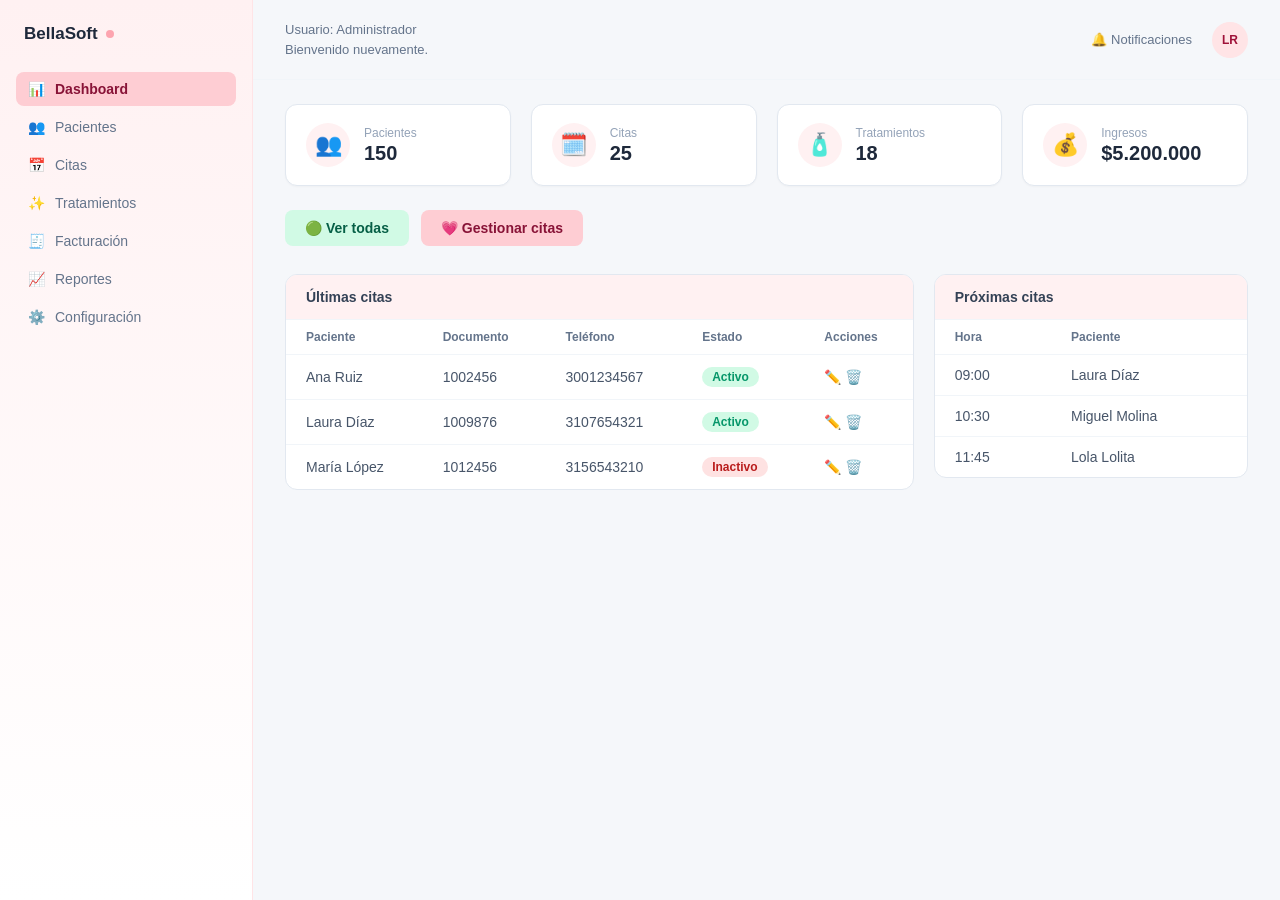
==== index.html @ 33746363 "Corregir nombres de archivos y enlaces de navegación" ====
<!DOCTYPE html>
<html lang="es">
<head>
  <meta charset="UTF-8">
  <meta name="viewport" content="width=device-width, initial-scale=1.0">
  <title>Dashboard | BellaSoft</title>
  <link rel="stylesheet" href="estilos.css">
</head>
<body>
 
<div class="app">
 
  <!-- =====================================================
     1. MENÚ LATERAL
     BD: permisos.modulo (cada enlace = un módulo) + rol_permiso (qué ve cada rol)
     ===================================================== -->
  <aside class="sidebar">
    <div class="logo">BellaSoft <span class="dot"></span></div>
    <nav class="nav">
      <a href="index.html" class="active"><span class="icon">📊</span> Dashboard</a>
      <a href="pacientes.html"><span class="icon">👥</span> Pacientes</a>
      <a href="citas.html"><span class="icon">📅</span> Citas</a>
      <a href="tratamientos.html"><span class="icon">✨</span> Tratamientos</a>
      <a href="facturacion.html"><span class="icon">🧾</span> Facturación</a>
      <a href="reportes.html"><span class="icon">📈</span> Reportes</a>
      <a href="configuracion.html"><span class="icon">⚙️</span> Configuración</a>
    </nav>
  </aside>
 
  <main class="main">
 
    <!-- =====================================================
     2. BARRA SUPERIOR
     BD: usuarios.nombres, usuarios.apellidos, roles.nombre (usuario en sesión)
     ===================================================== -->
    <header class="topbar">
      <div class="user-info">
        <div>Usuario: Administrador</div> <!-- roles.nombre -->
        <div>Bienvenido nuevamente.</div>
      </div>
      <div class="right">
        <div class="notifications">🔔 Notificaciones</div>
        <div class="avatar">LR</div> <!-- iniciales: usuarios.nombres + usuarios.apellidos -->
      </div>
    </header>
 
    <div class="content">
 
      <!-- =====================================================
     3. TARJETAS DE RESUMEN
     BD: COUNT(*) pacientes / citas / tratamientos, SUM(total) facturas
     ===================================================== -->
      <section class="stats">
        <div class="stat-card">
          <span class="emoji">👥</span>
          <div><div class="label">Pacientes</div><div class="value">150</div></div> <!-- COUNT(*) FROM pacientes -->
        </div>
        <div class="stat-card">
          <span class="emoji">🗓️</span>
          <div><div class="label">Citas</div><div class="value">25</div></div> <!-- COUNT(*) FROM citas -->
        </div>
        <div class="stat-card">
          <span class="emoji">🧴</span>
          <div><div class="label">Tratamientos</div><div class="value">18</div></div> <!-- COUNT(*) FROM tratamientos -->
        </div>
        <div class="stat-card">
          <span class="emoji">💰</span>
          <div><div class="label">Ingresos</div><div class="value">$5.200.000</div></div> <!-- SUM(total) FROM facturas -->
        </div>
      </section>
 
      <!-- =====================================================
     4. ACCIONES RÁPIDAS
     BD: navegación (sin consulta a BD)
     ===================================================== -->
      <section class="actions">
        <a class="btn btn-green" href="citas.html">🟢 Ver todas</a>
        <a class="btn btn-pink" href="citas.html">💗 Gestionar citas</a>
      </section>
 
      <!-- =====================================================
     5. PANELES DE CITAS
     BD: citas JOIN pacientes (últimas citas / próximas por fecha y hora)
     ===================================================== -->
      <section class="panels">
 
        <!-- 5.1 Últimas citas | pacientes.nombres, apellidos, numero_documento, telefono, estado -->
        <div class="panel">
          <div class="panel-title">Últimas citas</div>
          <table>
            <thead>
              <tr><th>Paciente</th><th>Documento</th><th>Teléfono</th><th>Estado</th><th>Acciones</th></tr>
            </thead>
            <tbody>
              <tr>
                <td>Ana Ruiz</td><td>1002456</td><td>3001234567</td>
                <td><span class="badge badge-activo">Activo</span></td>
                <td><span class="action-icons">✏️ 🗑️</span></td>
              </tr>
              <tr>
                <td>Laura Díaz</td><td>1009876</td><td>3107654321</td>
                <td><span class="badge badge-activo">Activo</span></td>
                <td><span class="action-icons">✏️ 🗑️</span></td>
              </tr>
              <tr>
                <td>María López</td><td>1012456</td><td>3156543210</td>
                <td><span class="badge badge-inactivo">Inactivo</span></td>
                <td><span class="action-icons">✏️ 🗑️</span></td>
              </tr>
            </tbody>
          </table>
        </div>
 
        <!-- 5.2 Próximas citas | citas.hora + pacientes (nombre) -->
        <div class="panel">
          <div class="panel-title">Próximas citas</div>
          <table class="proximas">
            <thead><tr><th>Hora</th><th>Paciente</th></tr></thead>
            <tbody>
              <tr><td>09:00</td><td>Laura Díaz</td></tr>
              <tr><td>10:30</td><td>Miguel Molina</td></tr>
              <tr><td>11:45</td><td>Lola Lolita</td></tr>
            </tbody>
          </table>
        </div>
 
      </section>
    </div>
 
  </main>
</div>
 
<!-- Lógica de la página (pendiente de implementar) -->
<script src="script.js"></script>
 
</body>
</html>
---- estilos.css ----
/* =====================================================
   BellaSoft - Hoja de estilos global
   Archivos que la usan: index.html, pacientes.html, citas.html
   Organización: una sección por bloque de la interfaz,
   con la tabla de la BD a la que corresponde (si aplica).
   ===================================================== */


/* =====================================================
   1. BASE
   Aplica a: todas las páginas
   ===================================================== */
body {
  margin: 0;
  font-family: -apple-system, "Segoe UI", Roboto, Helvetica, Arial, sans-serif;
  background: #F5F7FA;
  color: #334155;
  min-height: 100vh;
}


/* =====================================================
   2. LAYOUT GENERAL
   Estructura: .app > (.sidebar + .main)
   Aplica a: todas las páginas
   ===================================================== */
.app {
  display: flex;
  min-height: 100vh;
}

.main {
  flex: 1;
  display: flex;
  flex-direction: column;
  min-width: 0;
}

.content {
  padding: 24px 32px 32px;
  flex: 1;
  overflow-y: auto;
}

.contenido {
  width: 100%;
  max-width: 1350px;
  margin: auto;
}


/* =====================================================
   3. MENÚ LATERAL (SIDEBAR)
   BD: permisos.modulo -> cada enlace es un módulo
       rol_permiso     -> define qué enlaces ve cada rol
   ===================================================== */
.sidebar {
  width: 220px;
  flex-shrink: 0;
  background: linear-gradient(to bottom, #fff1f2, #ffffff);
  border-right: 1px solid #ffe4e6;
  padding: 24px 16px;
}

.logo {
  display: flex;
  align-items: center;
  gap: 8px;
  padding: 0 8px;
  margin-bottom: 28px;
  font-size: 17px;
  font-weight: 600;
  color: #1e293b;
}

.logo .dot {
  width: 8px;
  height: 8px;
  border-radius: 50%;
  background: #fda4af;
}

.nav {
  display: flex;
  flex-direction: column;
  gap: 4px;
}

.nav a {
  display: flex;
  align-items: center;
  gap: 10px;
  padding: 9px 12px;
  border-radius: 8px;
  font-size: 14px;
  color: #64748b;
  text-decoration: none;
}

.nav a:hover {
  background: #fff1f2;
  color: #334155;
}

.nav a.active {
  background: #fecdd3;
  color: #881337;
  font-weight: 600;
}


/* =====================================================
   4. BARRA SUPERIOR (TOPBAR)
   BD: usuarios.nombres, usuarios.apellidos -> "Usuario"
       roles.nombre                         -> rol mostrado
   ===================================================== */
.topbar {
  display: flex;
  flex-wrap: nowrap;
  align-items: center;
  justify-content: space-between;
  gap: 16px;
  padding: 20px 32px;
  border-bottom: 1px solid #f1f5f9;
}

.topbar .user-info {
  font-size: 13px;
  color: #64748b;
  line-height: 1.5;
  flex-shrink: 0;
}

.topbar .right {
  display: flex;
  align-items: center;
  gap: 20px;
  flex-shrink: 0;
}

.notifications {
  font-size: 13px;
  color: #64748b;
  display: flex;
  align-items: center;
  gap: 6px;
}

/* Iniciales del usuario: primera letra de nombres + apellidos */
.avatar {
  width: 36px;
  height: 36px;
  border-radius: 50%;
  background: #ffe4e6;
  color: #9f1239;
  font-size: 12px;
  font-weight: 700;
  display: flex;
  align-items: center;
  justify-content: center;
}


/* =====================================================
   5. COMPONENTES COMPARTIDOS
   Aplica a: dashboard, pacientes, citas
   ===================================================== */

/* ---- 5.1 Insignias de estado ----
   BD: pacientes.estado ('Activo' / 'Inactivo') */
.badge {
  display: inline-block;
  font-size: 12px;
  font-weight: 600;
  padding: 3px 10px;
  border-radius: 999px;
}

.badge-activo {
  background: #d1fae5;
  color: #059669;
}

.badge-inactivo {
  background: #fee2e2;
  color: #b91c1c;
}

/* ---- 5.2 Botones genéricos ---- */
.btn {
  border: none;
  font-size: 14px;
  font-weight: 600;
  padding: 10px 20px;
  border-radius: 8px;
  cursor: pointer;
  font-family: inherit;
  text-decoration: none; /* los .btn del dashboard son enlaces <a> */
  display: inline-block;
}

.btn-green {
  background: #d1fae5;
  color: #065f46;
}

.btn-green:hover {
  background: #a7f3d0;
}

.btn-pink {
  background: #fecdd3;
  color: #881337;
}

.btn-pink:hover {
  background: #fda4af;
}

.action-icons {
  cursor: pointer;
  font-size: 14px;
}

/* ---- 5.3 Tarjeta de formulario ----
   Usada en: pacientes.html y citas.html */
.form-card {
  background: #ffffff;
  border: 1px solid #e2e8f0;
  border-radius: 12px;
  box-shadow: 0 1px 2px rgba(0, 0, 0, 0.03);
  padding: 28px 32px;
  margin-bottom: 32px;
}


/* =====================================================
   6. DASHBOARD (index.html)
   ===================================================== */

/* ---- 6.1 Tarjetas de resumen ----
   BD: Pacientes     -> COUNT(*) FROM pacientes
       Citas         -> COUNT(*) FROM citas
       Tratamientos  -> COUNT(*) FROM tratamientos
       Ingresos      -> SUM(total) FROM facturas   */
.stats {
  display: grid;
  grid-template-columns: repeat(auto-fit, minmax(220px, 1fr));
  gap: 20px;
  margin-bottom: 24px;
}

.stat-card {
  background: #ffffff;
  border: 1px solid #e2e8f0;
  border-radius: 12px;
  padding: 18px 20px;
  display: flex;
  align-items: center;
  gap: 14px;
  box-shadow: 0 1px 2px rgba(0, 0, 0, 0.03);
}

.stat-card .emoji {
  font-size: 22px;
  width: 44px;
  height: 44px;
  border-radius: 50%;
  background: #fff1f2;
  display: flex;
  align-items: center;
  justify-content: center;
  flex-shrink: 0;
}

.stat-card .label {
  font-size: 12px;
  color: #94a3b8;
  margin-bottom: 2px;
}

.stat-card .value {
  font-size: 20px;
  font-weight: 700;
  color: #1e293b;
}

/* ---- 6.2 Botones de acción rápida ---- */
.actions {
  display: flex;
  gap: 12px;
  margin-bottom: 28px;
}

/* ---- 6.3 Paneles: "Últimas citas" y "Próximas citas"
   BD: citas JOIN pacientes (nombre, documento, teléfono) */
.panels {
  display: grid;
  grid-template-columns: 2fr 1fr;
  gap: 20px;
  align-items: start;
}

.panel {
  border: 1px solid #e2e8f0;
  border-radius: 12px;
  overflow: hidden;
  background: #ffffff;
}

.panel-title {
  font-size: 14px;
  font-weight: 600;
  color: #334155;
  padding: 14px 20px;
  border-bottom: 1px solid #f1f5f9;
  background: #fff1f2;
}

.panel table {
  width: 100%;
  border-collapse: collapse;
  font-size: 14px;
}

.panel th {
  text-align: left;
  font-weight: 600;
  font-size: 12px;
  color: #64748b;
  padding: 10px 20px;
  border-bottom: 1px solid #f1f5f9;
}

.panel td {
  padding: 12px 20px;
  color: #475569;
  border-top: 1px solid #f1f5f9;
}


/* =====================================================
   7. FORMULARIO DE CITAS (citas.html)
   BD: tabla citas (paciente, tratamiento, fecha, hora, estado)
   ===================================================== */
.form-grid {
  display: grid;
  grid-template-columns: 120px 1fr;
  row-gap: 16px;
  align-items: center;
  max-width: 480px;
  margin: 0 auto;
}

.form-grid label {
  font-size: 14px;
  color: #475569;
}

/* Buscador de paciente: pacientes.nombres / apellidos / numero_documento */
.field {
  position: relative;
}

.field .icon-search {
  position: absolute;
  left: 12px;
  top: 50%;
  transform: translateY(-50%);
  color: #94a3b8;
  font-size: 13px;
}

.field input {
  padding-left: 30px;
}

.form-grid input,
.form-grid select {
  width: 100%;
  background: #f1f5f9;
  border: none;
  border-radius: 6px;
  padding: 9px 12px;
  font-size: 14px;
  color: #475569;
  font-family: inherit;
  outline: none;
}

.form-grid input::placeholder {
  color: #94a3b8;
}

.form-grid input:focus,
.form-grid select:focus {
  box-shadow: 0 0 0 2px #fecdd3;
}

.form-actions {
  display: flex;
  justify-content: center;
  margin-top: 24px;
}

.btn-primary {
  background: #fecdd3;
  color: #881337;
  border: none;
  padding: 10px 28px;
  border-radius: 8px;
  font-size: 14px;
  font-weight: 600;
  cursor: pointer;
  transition: .3s;
}

.btn-primary:hover {
  background: #fda4af;
}


/* =====================================================
   8. CALENDARIO Y CITAS PROGRAMADAS (citas.html)
   ===================================================== */
.lower {
  display: grid;
  grid-template-columns: 220px 1fr;
  gap: 24px;
}

.section-title {
  font-size: 14px;
  font-weight: 600;
  color: #334155;
  margin-bottom: 8px;
}

/* ---- 8.1 Calendario mensual ----
   BD: .highlight -> días con citas (citas.fecha)
       .selected  -> día seleccionado               */
.calendar {
  border: 1px solid #e2e8f0;
  border-radius: 12px;
  padding: 14px;
}

.calendar .month {
  text-align: center;
  font-size: 12px;
  font-weight: 700;
  color: #475569;
  margin-bottom: 10px;
}

.calendar table {
  width: 100%;
  border-collapse: collapse;
  text-align: center;
  font-size: 11px;
}

.calendar th {
  color: #94a3b8;
  font-weight: 400;
  padding-bottom: 6px;
}

.calendar td {
  padding: 3px 0;
}

.calendar .day {
  display: inline-flex;
  justify-content: center;
  align-items: center;
  width: 22px;
  height: 22px;
  border-radius: 50%;
  color: #475569;
}

.calendar .day.highlight {
  color: #fb7185;
  font-weight: 600;
}

.calendar .day.selected {
  background: #fda4af;
  color: #fff;
  font-weight: 600;
}

/* ---- 8.2 Tabla de citas programadas ----
   BD: citas.hora, pacientes (nombre), tratamientos.nombre, citas.estado */
.table-wrap {
  border: 1px solid #e2e8f0;
  border-radius: 12px;
  overflow: hidden;
}

table.citas {
  width: 100%;
  border-collapse: collapse;
}

table.citas thead {
  background: #fff1f2;
}

table.citas th {
  text-align: left;
  padding: 10px 16px;
  font-size: 12px;
  color: #64748b;
}

table.citas td {
  padding: 12px 16px;
  border-top: 1px solid #f1f5f9;
  color: #475569;
  font-size: 14px;
}

.estado-activo {
  color: #059669;
  font-weight: 600;
}

.acciones {
  display: flex;
  gap: 8px;
}

.btn-editar,
.btn-cancelar {
  border: none;
  padding: 5px 12px;
  border-radius: 6px;
  font-size: 12px;
  cursor: pointer;
  transition: .3s;
}

.btn-editar {
  background: #fef3c7;
  color: #92400e;
}

.btn-editar:hover {
  background: #fde68a;
}

.btn-cancelar {
  background: #ffe4e6;
  color: #9f1239;
}

.btn-cancelar:hover {
  background: #fecdd3;
}


/* =====================================================
   9. GESTIÓN DE PACIENTES (pacientes.html)
   BD: tabla pacientes + historia_clinica
   ===================================================== */

/* ---- 9.1 Encabezado de página (migas y título) ---- */
.breadcrumb {
  font-size: 13px;
  color: #94a3b8;
  margin: 0 0 6px;
}

.content h1 {
  font-size: 22px;
  font-weight: 700;
  color: #1e293b;
  margin: 0 0 20px;
}

.form-card h3,
.table-card h3 {
  font-size: 15px;
  font-weight: 600;
  color: #334155;
  margin: 0 0 18px;
}

/* ---- 9.2 Buscador ---- */
.busqueda {
  display: flex;
  gap: 10px;
  margin-bottom: 20px;
  max-width: 560px;
}

.busqueda input {
  flex: 1;
  background: #ffffff;
  border: 1px solid #e2e8f0;
  border-radius: 8px;
  padding: 10px 14px;
  font-size: 14px;
  font-family: inherit;
  color: #475569;
  outline: none;
}

.busqueda input:focus {
  border-color: #fda4af;
  box-shadow: 0 0 0 2px #fecdd3;
}

.busqueda button {
  background: #fecdd3;
  color: #881337;
  border: none;
  border-radius: 8px;
  padding: 10px 22px;
  font-size: 14px;
  font-weight: 600;
  font-family: inherit;
  cursor: pointer;
}

.busqueda button:hover {
  background: #fda4af;
}

/* ---- 9.3 Formulario (rejilla de 2 columnas) ----
   Un .form-card por bloque: datos personales, contacto, historia clínica */
.formulario {
  display: grid;
  grid-template-columns: repeat(2, 1fr);
  gap: 16px 24px;
}

.campo {
  display: flex;
  flex-direction: column;
  gap: 6px;
}

.campo-completo {
  grid-column: 1 / -1;
}

.campo label {
  font-size: 13px;
  color: #475569;
}

.campo input:not([type="checkbox"]),
.campo select,
.campo textarea {
  width: 100%;
  box-sizing: border-box;
  background: #f1f5f9;
  border: 1px solid transparent;
  border-radius: 6px;
  padding: 9px 12px;
  font-size: 14px;
  font-family: inherit;
  color: #475569;
  outline: none;
}

.campo textarea {
  resize: vertical;
}

.campo input:focus,
.campo select:focus,
.campo textarea:focus {
  box-shadow: 0 0 0 2px #fecdd3;
}

.campo input[readonly] {
  background: #e8edf3;
  color: #64748b;
  cursor: default;
}

/* Casillas (acepta_tratamiento_datos, embarazo_lactancia) */
.campo-check label {
  display: flex;
  align-items: center;
  gap: 8px;
  font-size: 14px;
  cursor: pointer;
}

.campo-check input {
  width: 16px;
  height: 16px;
  accent-color: #fb7185;
}

/* Campo inválido tras intentar guardar (lo marca script.js) */
.campo .invalido {
  border-color: #f43f5e;
  background: #fff1f2;
}

.mensaje-error {
  font-size: 12px;
  color: #be123c;
}

/* ---- 9.4 Botones del formulario ---- */
.botones-formulario {
  display: flex;
  gap: 12px;
  margin-bottom: 32px;
}

.botones-formulario button {
  border: none;
  border-radius: 8px;
  padding: 10px 24px;
  font-size: 14px;
  font-weight: 600;
  font-family: inherit;
  cursor: pointer;
  transition: .3s;
}

.guardar {
  background: #fecdd3;
  color: #881337;
}

.guardar:hover {
  background: #fda4af;
}

.actualizar {
  background: #d1fae5;
  color: #065f46;
}

.actualizar:hover {
  background: #a7f3d0;
}

.nuevo {
  background: #e2e8f0;
  color: #475569;
}

.nuevo:hover {
  background: #cbd5e1;
}

/* ---- 9.5 Tabla de pacientes registrados ---- */
.table-card {
  background: #ffffff;
  border: 1px solid #e2e8f0;
  border-radius: 12px;
  padding: 24px 0 8px;
}

.table-card h3 {
  padding: 0 24px;
}

.tabla-scroll {
  overflow-x: auto;
}

.tabla-pacientes,
.tabla-datos {
  width: 100%;
  border-collapse: collapse;
  font-size: 14px;
}

.tabla-pacientes th,
.tabla-datos th {
  text-align: left;
  font-size: 12px;
  font-weight: 600;
  color: #64748b;
  background: #fff1f2;
  padding: 10px 16px;
  white-space: nowrap;
}

.tabla-pacientes td,
.tabla-datos td {
  padding: 12px 16px;
  color: #475569;
  border-top: 1px solid #f1f5f9;
}

.tabla-pacientes tr.seleccionado td,
.tabla-datos tr.seleccionado td {
  background: #fff7f8;
}

.acciones-tabla {
  display: flex;
  gap: 8px;
  white-space: nowrap;
}

.editar,
.eliminar {
  border: none;
  padding: 5px 12px;
  border-radius: 6px;
  font-size: 12px;
  font-family: inherit;
  cursor: pointer;
  transition: .3s;
}

.editar {
  background: #fef3c7;
  color: #92400e;
}

.editar:hover {
  background: #fde68a;
}

.eliminar {
  background: #ffe4e6;
  color: #9f1239;
}

.eliminar:hover {
  background: #fecdd3;
}

.sin-resultados td {
  text-align: center;
  color: #94a3b8;
  padding: 24px;
}


/* =====================================================
   10. COMPONENTES DE LISTADO Y FORMULARIOS COMPARTIDOS
   Usados en: tratamientos, facturación, reportes, configuración
   ===================================================== */

/* Columnas numéricas (precios, cantidades) alineadas a la derecha */
.num {
  text-align: right !important;
  font-variant-numeric: tabular-nums;
}

/* Estado "Pendiente" (facturas) */
.badge-pendiente {
  background: #fef3c7;
  color: #92400e;
}

/* Botón secundario (agregar línea, exportar) */
.btn-secundario {
  background: #ffffff;
  color: #881337;
  border: 1px dashed #fda4af;
  border-radius: 8px;
  padding: 8px 16px;
  margin-top: 14px;
  font-size: 13px;
  font-weight: 600;
  font-family: inherit;
  cursor: pointer;
}

.btn-secundario:hover {
  background: #fff1f2;
}

/* Foco visible para teclado en botones y enlaces */
button:focus-visible,
a:focus-visible {
  outline: 2px solid #fb7185;
  outline-offset: 2px;
}


/* =====================================================
   11. INICIO DE SESIÓN (inicio-sesion.html)
   BD: usuarios.email, usuarios.password_hash, usuarios.activo
   ===================================================== */
.pagina-login {
  background: #ffffff;
}

.login {
  display: grid;
  grid-template-columns: 1fr 1fr;
  min-height: 100vh;
}

.login-marca {
  background: linear-gradient(160deg, #fecdd3, #fff1f2);
  padding: 48px;
  display: flex;
  flex-direction: column;
  justify-content: space-between;
}

.login-marca .logo {
  font-size: 22px;
  padding: 0;
}

.login-marca p {
  font-size: 26px;
  line-height: 1.3;
  font-weight: 600;
  color: #881337;
  max-width: 14em;
  margin: 0;
}

.login-form {
  display: flex;
  flex-direction: column;
  justify-content: center;
  padding: 48px;
  max-width: 420px;
  width: 100%;
  box-sizing: border-box;
  margin: 0 auto;
}

.login-form h1 {
  margin-bottom: 6px;
}

.login-ayuda {
  font-size: 14px;
  color: #64748b;
  margin: 0 0 24px;
}

.login-form form {
  display: flex;
  flex-direction: column;
  gap: 16px;
}

.login-boton {
  margin-top: 8px;
  padding: 12px;
}

.login-error {
  background: #fff1f2;
  border: 1px solid #fecdd3;
  color: #9f1239;
  border-radius: 8px;
  padding: 10px 14px;
  font-size: 13px;
}


/* =====================================================
   12. CONFIGURACIÓN (configuracion.html)
   BD: usuarios, roles, permisos, rol_permiso
   ===================================================== */
.rol-selector {
  max-width: 280px;
  margin-bottom: 16px;
}

/* Matriz módulo x acción: cada casilla = una fila de la tabla permisos */
.matriz-permisos th,
.matriz-permisos td {
  text-align: center;
}

.matriz-permisos th:first-child,
.matriz-permisos tbody th {
  text-align: left;
}

.matriz-permisos tbody th {
  font-weight: 500;
  color: #475569;
  padding: 12px 16px;
  border-top: 1px solid #f1f5f9;
}

.matriz-permisos input[type="checkbox"] {
  width: 17px;
  height: 17px;
  accent-color: #fb7185;
  cursor: pointer;
}


/* =====================================================
   13. FACTURACIÓN (facturacion.html)
   BD: facturas, factura_detalle
   ===================================================== */
.detalle-factura select,
.detalle-factura input {
  width: 100%;
  box-sizing: border-box;
  background: #f1f5f9;
  border: 1px solid transparent;
  border-radius: 6px;
  padding: 8px 10px;
  font-size: 14px;
  font-family: inherit;
  color: #475569;
}

.detalle-factura input[readonly] {
  background: #e8edf3;
  color: #64748b;
}

.detalle-factura td:first-child {
  min-width: 220px;
}

.detalle-factura td.num input {
  min-width: 90px;
  text-align: right;
}

.resumen-factura {
  margin: 24px 0 0 auto;
  max-width: 300px;
  display: flex;
  flex-direction: column;
  gap: 8px;
}

.resumen-factura div {
  display: flex;
  justify-content: space-between;
  align-items: center;
  font-size: 14px;
  color: #475569;
}

.resumen-factura dt,
.resumen-factura dd {
  margin: 0;
}

.resumen-factura input {
  width: 130px;
  background: #f1f5f9;
  border: 1px solid transparent;
  border-radius: 6px;
  padding: 6px 10px;
  font-size: 14px;
  font-family: inherit;
  text-align: right;
}

.resumen-factura .total {
  border-top: 1px solid #e2e8f0;
  padding-top: 10px;
  font-size: 17px;
  font-weight: 700;
  color: #1e293b;
}


/* =====================================================
   14. REPORTES (reportes.html)
   BD: consultas agregadas sobre facturas, citas, pacientes
   ===================================================== */
.filtros {
  display: flex;
  flex-wrap: wrap;
  align-items: flex-end;
  gap: 14px;
  margin-bottom: 24px;
}

.filtros .campo {
  min-width: 170px;
}

.filtros button {
  border: none;
  border-radius: 8px;
  padding: 10px 22px;
  font-size: 14px;
  font-weight: 600;
  font-family: inherit;
  cursor: pointer;
}

.grid-2 {
  display: grid;
  grid-template-columns: 1fr 1fr;
  gap: 20px;
  align-items: start;
}

.barras {
  padding: 16px 20px;
  display: flex;
  flex-direction: column;
  gap: 14px;
}

.barra-fila {
  display: grid;
  grid-template-columns: 120px 1fr 90px;
  align-items: center;
  gap: 12px;
  font-size: 13px;
  color: #475569;
}

.barra-pista {
  background: #f1f5f9;
  border-radius: 999px;
  height: 10px;
  overflow: hidden;
}

.barra-relleno {
  display: block;
  height: 100%;
  background: #fb7185;
  border-radius: 999px;
}

.barra-valor {
  text-align: right;
  font-weight: 600;
  font-variant-numeric: tabular-nums;
}


/* =====================================================
   15. RESPONSIVE
   ===================================================== */
@media (max-width: 900px) {
  .grid-2 { grid-template-columns: 1fr; }
  .stats  { grid-template-columns: repeat(2, 1fr); }
  .panels { grid-template-columns: 1fr; }
  .lower  { grid-template-columns: 1fr; }
}

@media (max-width: 780px) {
  .app        { flex-direction: column; }
  .sidebar    { width: 100%; }
  .formulario { grid-template-columns: 1fr; }
  .content    { padding: 20px 16px 28px; }

  .login        { grid-template-columns: 1fr; }
  .login-marca  { padding: 28px; min-height: 160px; }
  .login-marca p { font-size: 20px; }
  .login-form   { padding: 32px 24px; }
  .barra-fila   { grid-template-columns: 90px 1fr 80px; }
}

@media (prefers-reduced-motion: reduce) {
  * { transition: none !important; }
}


/* =====================================================
   16. CÓDIGO HEREDADO SIN USO
   Ninguna página actual usa estas clases (.header y
   derivadas). Se conservan solo por si se reutilizan;
   se pueden eliminar sin afectar nada.
   ===================================================== */
.header {
  background: #EEF2F7;
  border-bottom: 1px solid #D9DEE5;
  display: flex;
  justify-content: space-between;
  align-items: center;
  padding: 0 35px;
  box-shadow: 0 2px 8px rgba(0, 0, 0, .05);
}

.header .brand {
  display: flex;
  flex-direction: column;
  gap: 2px;
}

.brand-name {
  font-size: 22px;
  font-weight: 700;
  color: #1F2937;
}

.brand-name .dot {
  color: #F28CA8;
  font-size: 11px;
}

.brand-sub {
  font-size: 13px;
  color: #6B7280;
}

.user-area {
  display: flex;
  align-items: center;
  gap: 18px;
}

.notif {
  display: flex;
  align-items: center;
  gap: 6px;
  font-size: 14px;
  color: #6B7280;
  cursor: pointer;
}
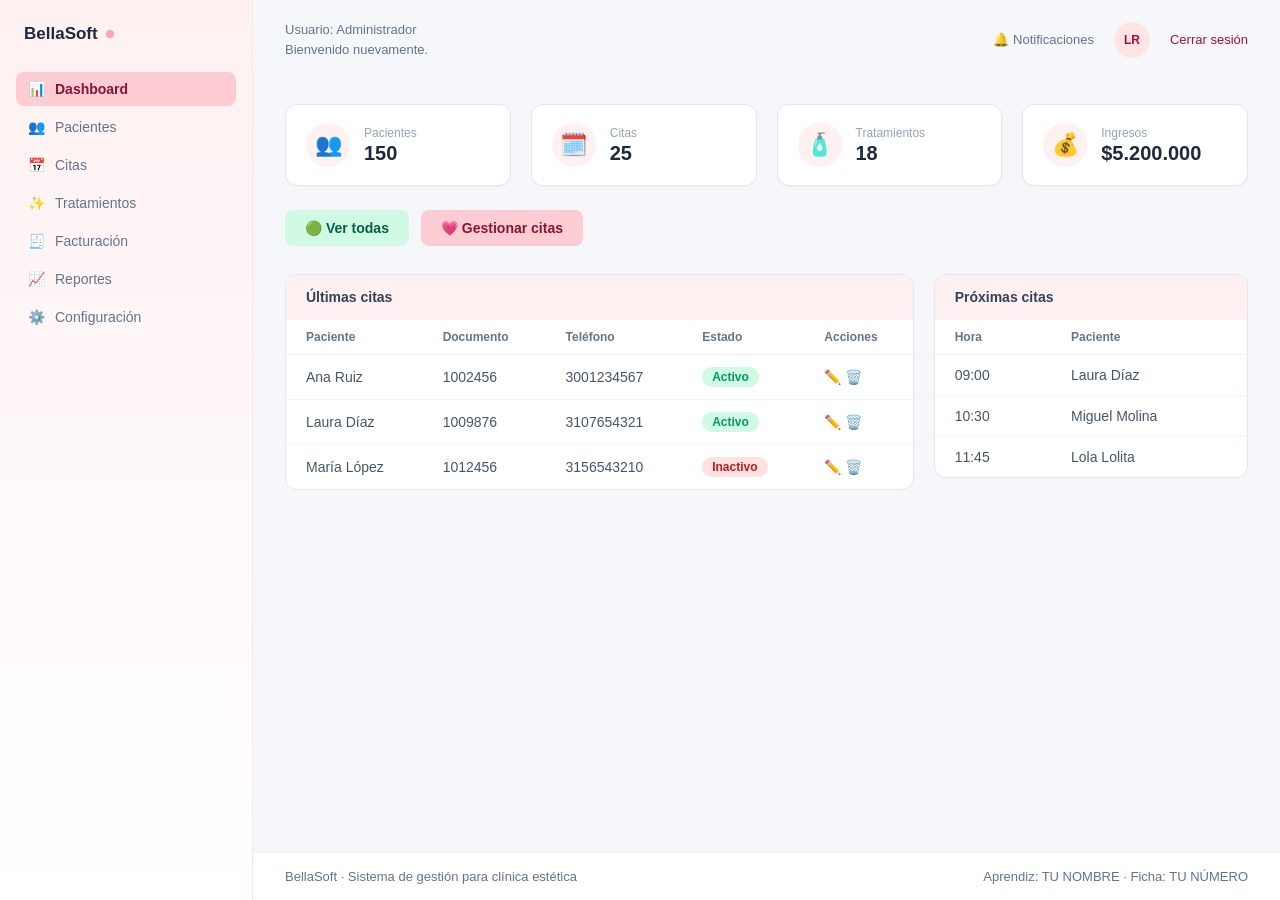
==== commit fdcd8989: "Actualizar páginas y mejorar la interfaz de BellaSoft" ====
--- a/index.html
+++ b/index.html
@@ -7,9 +7,9 @@
   <link rel="stylesheet" href="estilos.css">
 </head>
 <body>
- 
+
 <div class="app">
- 
+
   <!-- =====================================================
      1. MENÚ LATERAL
      BD: permisos.modulo (cada enlace = un módulo) + rol_permiso (qué ve cada rol)
@@ -26,9 +26,9 @@
       <a href="configuracion.html"><span class="icon">⚙️</span> Configuración</a>
     </nav>
   </aside>
- 
+
   <main class="main">
- 
+
     <!-- =====================================================
      2. BARRA SUPERIOR
      BD: usuarios.nombres, usuarios.apellidos, roles.nombre (usuario en sesión)
@@ -41,11 +41,12 @@
       <div class="right">
         <div class="notifications">🔔 Notificaciones</div>
         <div class="avatar">LR</div> <!-- iniciales: usuarios.nombres + usuarios.apellidos -->
+        <a class="cerrar-sesion" href="inicio-sesion.html">Cerrar sesión</a>
       </div>
     </header>
- 
+
     <div class="content">
- 
+
       <!-- =====================================================
      3. TARJETAS DE RESUMEN
      BD: COUNT(*) pacientes / citas / tratamientos, SUM(total) facturas
@@ -65,10 +66,10 @@
         </div>
         <div class="stat-card">
           <span class="emoji">💰</span>
-          <div><div class="label">Ingresos</div><div class="value">$5.200.000</div></div> <!-- SUM(total) FROM facturas -->
+          <div><div class="label">Ingresos</div><div class="value">$5.200.000</div></div> <!-- SUM(monto) FROM pagos (ver vista_ingresos_mensuales) -->
         </div>
       </section>
- 
+
       <!-- =====================================================
      4. ACCIONES RÁPIDAS
      BD: navegación (sin consulta a BD)
@@ -77,61 +78,69 @@
         <a class="btn btn-green" href="citas.html">🟢 Ver todas</a>
         <a class="btn btn-pink" href="citas.html">💗 Gestionar citas</a>
       </section>
- 
+
       <!-- =====================================================
      5. PANELES DE CITAS
      BD: citas JOIN pacientes (últimas citas / próximas por fecha y hora)
      ===================================================== -->
       <section class="panels">
- 
+
         <!-- 5.1 Últimas citas | pacientes.nombres, apellidos, numero_documento, telefono, estado -->
         <div class="panel">
           <div class="panel-title">Últimas citas</div>
           <table>
             <thead>
-              <tr><th>Paciente</th><th>Documento</th><th>Teléfono</th><th>Estado</th><th>Acciones</th></tr>
+            <tr><th>Paciente</th><th>Documento</th><th>Teléfono</th><th>Estado</th><th>Acciones</th></tr>
             </thead>
             <tbody>
-              <tr>
-                <td>Ana Ruiz</td><td>1002456</td><td>3001234567</td>
-                <td><span class="badge badge-activo">Activo</span></td>
-                <td><span class="action-icons">✏️ 🗑️</span></td>
-              </tr>
-              <tr>
-                <td>Laura Díaz</td><td>1009876</td><td>3107654321</td>
-                <td><span class="badge badge-activo">Activo</span></td>
-                <td><span class="action-icons">✏️ 🗑️</span></td>
-              </tr>
-              <tr>
-                <td>María López</td><td>1012456</td><td>3156543210</td>
-                <td><span class="badge badge-inactivo">Inactivo</span></td>
-                <td><span class="action-icons">✏️ 🗑️</span></td>
-              </tr>
+            <tr>
+              <td>Ana Ruiz</td><td>1002456</td><td>3001234567</td>
+              <td><span class="badge badge-activo">Activo</span></td>
+              <td><span class="action-icons">✏️ 🗑️</span></td>
+            </tr>
+            <tr>
+              <td>Laura Díaz</td><td>1009876</td><td>3107654321</td>
+              <td><span class="badge badge-activo">Activo</span></td>
+              <td><span class="action-icons">✏️ 🗑️</span></td>
+            </tr>
+            <tr>
+              <td>María López</td><td>1012456</td><td>3156543210</td>
+              <td><span class="badge badge-inactivo">Inactivo</span></td>
+              <td><span class="action-icons">✏️ 🗑️</span></td>
+            </tr>
             </tbody>
           </table>
         </div>
- 
+
         <!-- 5.2 Próximas citas | citas.hora + pacientes (nombre) -->
         <div class="panel">
           <div class="panel-title">Próximas citas</div>
           <table class="proximas">
             <thead><tr><th>Hora</th><th>Paciente</th></tr></thead>
             <tbody>
-              <tr><td>09:00</td><td>Laura Díaz</td></tr>
-              <tr><td>10:30</td><td>Miguel Molina</td></tr>
-              <tr><td>11:45</td><td>Lola Lolita</td></tr>
+            <tr><td>09:00</td><td>Laura Díaz</td></tr>
+            <tr><td>10:30</td><td>Miguel Molina</td></tr>
+            <tr><td>11:45</td><td>Lola Lolita</td></tr>
             </tbody>
           </table>
         </div>
- 
+
       </section>
     </div>
- 
+
+    <!-- =====================================================
+     PIE DE PÁGINA
+     Datos del aprendiz para identificar la evidencia
+     ===================================================== -->
+    <footer class="pie">
+      <p>BellaSoft · Sistema de gestión para clínica estética</p>
+      <p>Aprendiz: TU NOMBRE · Ficha: TU NÚMERO</p>
+    </footer>
   </main>
 </div>
- 
+
 <!-- Lógica de la página (pendiente de implementar) -->
 <script src="script.js"></script>
- 
+
 </body>
 </html>
--- a/estilos.css
+++ b/estilos.css
@@ -1,6 +1,7 @@
 /* =====================================================
    BellaSoft - Hoja de estilos global
-   Archivos que la usan: index.html, pacientes.html, citas.html
+   Archivos que la usan: todas las páginas (index, pacientes, citas, tratamientos,
+   facturacion, reportes, configuracion y login)
    Organización: una sección por bloque de la interfaz,
    con la tabla de la BD a la que corresponde (si aplica).
    ===================================================== */
@@ -522,9 +523,29 @@
   font-size: 14px;
 }
 
-.estado-activo {
-  color: #059669;
-  font-weight: 600;
+/* BD: citas.estado ENUM('Programada','Confirmada','Atendida','Cancelada','No asistió') */
+.estado-programada,
+.estado-confirmada,
+.estado-atendida,
+.estado-cancelada,
+.estado-noasistio {
+  font-weight: 600;
+}
+.estado-programada { color: #0369a1; }
+.estado-confirmada { color: #059669; }
+.estado-atendida   { color: #475569; }
+.estado-cancelada  { color: #b91c1c; }
+.estado-noasistio  { color: #b45309; }
+/* table.citas td pinta todas las celdas; estas reglas lo sobrescriben solo en la columna Estado */
+table.citas td.estado-programada { color: #0369a1; }
+table.citas td.estado-confirmada { color: #059669; }
+table.citas td.estado-atendida   { color: #475569; }
+table.citas td.estado-cancelada  { color: #b91c1c; }
+table.citas td.estado-noasistio  { color: #b45309; }
+
+/* Buscador de paciente: deja espacio para la lupa */
+.form-grid .field input {
+  padding-left: 34px;
 }
 
 .acciones {
@@ -1169,54 +1190,44 @@
 
 
 /* =====================================================
-   16. CÓDIGO HEREDADO SIN USO
-   Ninguna página actual usa estas clases (.header y
-   derivadas). Se conservan solo por si se reutilizan;
-   se pueden eliminar sin afectar nada.
-   ===================================================== */
-.header {
-  background: #EEF2F7;
-  border-bottom: 1px solid #D9DEE5;
-  display: flex;
+   16. PIE DE PÁGINA Y ENLACE DE SESIÓN
+   Aplica a: todas las páginas con menú lateral
+   ===================================================== */
+.pie {
+  display: flex;
+  flex-wrap: wrap;
   justify-content: space-between;
-  align-items: center;
-  padding: 0 35px;
-  box-shadow: 0 2px 8px rgba(0, 0, 0, .05);
-}
-
-.header .brand {
-  display: flex;
-  flex-direction: column;
-  gap: 2px;
-}
-
-.brand-name {
-  font-size: 22px;
-  font-weight: 700;
-  color: #1F2937;
-}
-
-.brand-name .dot {
-  color: #F28CA8;
-  font-size: 11px;
-}
-
-.brand-sub {
+  gap: 8px 24px;
+  padding: 16px 32px;
+  border-top: 1px solid #f1f5f9;
+  background: #ffffff;
   font-size: 13px;
-  color: #6B7280;
-}
-
-.user-area {
-  display: flex;
-  align-items: center;
-  gap: 18px;
-}
-
-.notif {
-  display: flex;
-  align-items: center;
-  gap: 6px;
-  font-size: 14px;
-  color: #6B7280;
-  cursor: pointer;
-}+  color: #64748b;
+}
+
+.pie p {
+  margin: 0;
+}
+
+.cerrar-sesion {
+  font-size: 13px;
+  color: #9f1239;
+  text-decoration: none;
+}
+
+.cerrar-sesion:hover {
+  text-decoration: underline;
+}
+
+/* Permisos que no existen en la BD (matriz de configuración) */
+.matriz-permisos .no-aplica {
+  color: #94a3b8;
+}
+
+/* Anchos de las barras de reportes (antes eran estilos en línea) */
+.ancho-100 { width: 100%; }
+.ancho-55  { width: 55%; }
+.ancho-50  { width: 50%; }
+.ancho-37  { width: 37%; }
+.ancho-22  { width: 22%; }
+.ancho-8   { width: 8%; }
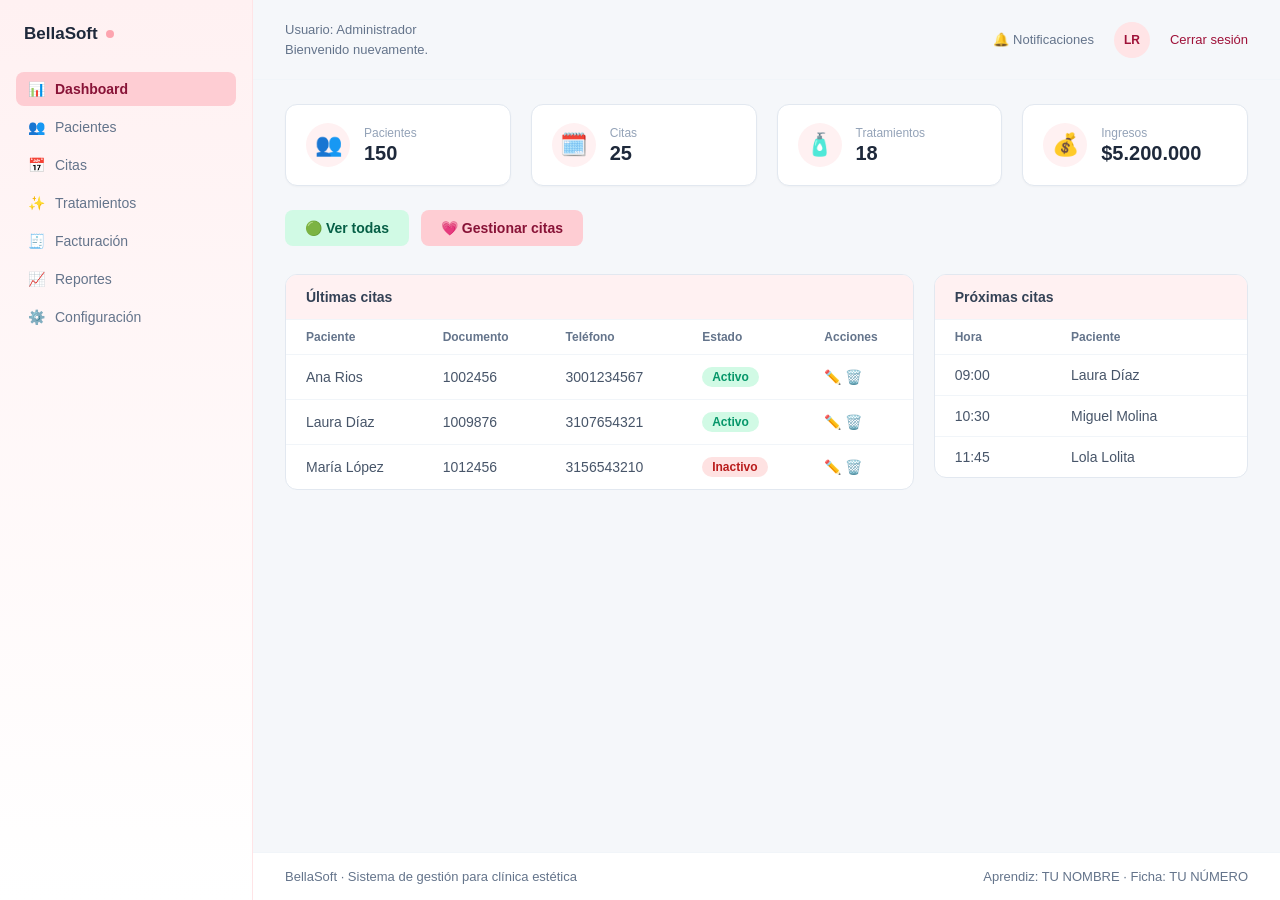
==== commit 1db9a90e: "feat: actualizar estructura HTML de BellaSoft" ====
--- a/index.html
+++ b/index.html
@@ -94,7 +94,7 @@
             </thead>
             <tbody>
             <tr>
-              <td>Ana Ruiz</td><td>1002456</td><td>3001234567</td>
+              <td>Ana Rios</td><td>1002456</td><td>3001234567</td>
               <td><span class="badge badge-activo">Activo</span></td>
               <td><span class="action-icons">✏️ 🗑️</span></td>
             </tr>
--- a/estilos.css
+++ b/estilos.css
@@ -12,11 +12,11 @@
    Aplica a: todas las páginas
    ===================================================== */
 body {
-  margin: 0;
-  font-family: -apple-system, "Segoe UI", Roboto, Helvetica, Arial, sans-serif;
-  background: #F5F7FA;
-  color: #334155;
-  min-height: 100vh;
+    margin: 0;
+    font-family: -apple-system, "Segoe UI", Roboto, Helvetica, Arial, sans-serif;
+    background: #F5F7FA;
+    color: #334155;
+    min-height: 100vh;
 }
 
 
@@ -26,27 +26,27 @@
    Aplica a: todas las páginas
    ===================================================== */
 .app {
-  display: flex;
-  min-height: 100vh;
+    display: flex;
+    min-height: 100vh;
 }
 
 .main {
-  flex: 1;
-  display: flex;
-  flex-direction: column;
-  min-width: 0;
+    flex: 1;
+    display: flex;
+    flex-direction: column;
+    min-width: 0;
 }
 
 .content {
-  padding: 24px 32px 32px;
-  flex: 1;
-  overflow-y: auto;
+    padding: 24px 32px 32px;
+    flex: 1;
+    overflow-y: auto;
 }
 
 .contenido {
-  width: 100%;
-  max-width: 1350px;
-  margin: auto;
+    width: 100%;
+    max-width: 1350px;
+    margin: auto;
 }
 
 
@@ -56,57 +56,57 @@
        rol_permiso     -> define qué enlaces ve cada rol
    ===================================================== */
 .sidebar {
-  width: 220px;
-  flex-shrink: 0;
-  background: linear-gradient(to bottom, #fff1f2, #ffffff);
-  border-right: 1px solid #ffe4e6;
-  padding: 24px 16px;
+    width: 220px;
+    flex-shrink: 0;
+    background: linear-gradient(to bottom, #fff1f2, #ffffff);
+    border-right: 1px solid #ffe4e6;
+    padding: 24px 16px;
 }
 
 .logo {
-  display: flex;
-  align-items: center;
-  gap: 8px;
-  padding: 0 8px;
-  margin-bottom: 28px;
-  font-size: 17px;
-  font-weight: 600;
-  color: #1e293b;
+    display: flex;
+    align-items: center;
+    gap: 8px;
+    padding: 0 8px;
+    margin-bottom: 28px;
+    font-size: 17px;
+    font-weight: 600;
+    color: #1e293b;
 }
 
 .logo .dot {
-  width: 8px;
-  height: 8px;
-  border-radius: 50%;
-  background: #fda4af;
+    width: 8px;
+    height: 8px;
+    border-radius: 50%;
+    background: #fda4af;
 }
 
 .nav {
-  display: flex;
-  flex-direction: column;
-  gap: 4px;
+    display: flex;
+    flex-direction: column;
+    gap: 4px;
 }
 
 .nav a {
-  display: flex;
-  align-items: center;
-  gap: 10px;
-  padding: 9px 12px;
-  border-radius: 8px;
-  font-size: 14px;
-  color: #64748b;
-  text-decoration: none;
+    display: flex;
+    align-items: center;
+    gap: 10px;
+    padding: 9px 12px;
+    border-radius: 8px;
+    font-size: 14px;
+    color: #64748b;
+    text-decoration: none;
 }
 
 .nav a:hover {
-  background: #fff1f2;
-  color: #334155;
+    background: #fff1f2;
+    color: #334155;
 }
 
 .nav a.active {
-  background: #fecdd3;
-  color: #881337;
-  font-weight: 600;
+    background: #fecdd3;
+    color: #881337;
+    font-weight: 600;
 }
 
 
@@ -116,49 +116,49 @@
        roles.nombre                         -> rol mostrado
    ===================================================== */
 .topbar {
-  display: flex;
-  flex-wrap: nowrap;
-  align-items: center;
-  justify-content: space-between;
-  gap: 16px;
-  padding: 20px 32px;
-  border-bottom: 1px solid #f1f5f9;
+    display: flex;
+    flex-wrap: nowrap;
+    align-items: center;
+    justify-content: space-between;
+    gap: 16px;
+    padding: 20px 32px;
+    border-bottom: 1px solid #f1f5f9;
 }
 
 .topbar .user-info {
-  font-size: 13px;
-  color: #64748b;
-  line-height: 1.5;
-  flex-shrink: 0;
+    font-size: 13px;
+    color: #64748b;
+    line-height: 1.5;
+    flex-shrink: 0;
 }
 
 .topbar .right {
-  display: flex;
-  align-items: center;
-  gap: 20px;
-  flex-shrink: 0;
+    display: flex;
+    align-items: center;
+    gap: 20px;
+    flex-shrink: 0;
 }
 
 .notifications {
-  font-size: 13px;
-  color: #64748b;
-  display: flex;
-  align-items: center;
-  gap: 6px;
+    font-size: 13px;
+    color: #64748b;
+    display: flex;
+    align-items: center;
+    gap: 6px;
 }
 
 /* Iniciales del usuario: primera letra de nombres + apellidos */
 .avatar {
-  width: 36px;
-  height: 36px;
-  border-radius: 50%;
-  background: #ffe4e6;
-  color: #9f1239;
-  font-size: 12px;
-  font-weight: 700;
-  display: flex;
-  align-items: center;
-  justify-content: center;
+    width: 36px;
+    height: 36px;
+    border-radius: 50%;
+    background: #ffe4e6;
+    color: #9f1239;
+    font-size: 12px;
+    font-weight: 700;
+    display: flex;
+    align-items: center;
+    justify-content: center;
 }
 
 
@@ -170,68 +170,68 @@
 /* ---- 5.1 Insignias de estado ----
    BD: pacientes.estado ('Activo' / 'Inactivo') */
 .badge {
-  display: inline-block;
-  font-size: 12px;
-  font-weight: 600;
-  padding: 3px 10px;
-  border-radius: 999px;
+    display: inline-block;
+    font-size: 12px;
+    font-weight: 600;
+    padding: 3px 10px;
+    border-radius: 999px;
 }
 
 .badge-activo {
-  background: #d1fae5;
-  color: #059669;
+    background: #d1fae5;
+    color: #059669;
 }
 
 .badge-inactivo {
-  background: #fee2e2;
-  color: #b91c1c;
+    background: #fee2e2;
+    color: #b91c1c;
 }
 
 /* ---- 5.2 Botones genéricos ---- */
 .btn {
-  border: none;
-  font-size: 14px;
-  font-weight: 600;
-  padding: 10px 20px;
-  border-radius: 8px;
-  cursor: pointer;
-  font-family: inherit;
-  text-decoration: none; /* los .btn del dashboard son enlaces <a> */
-  display: inline-block;
+    border: none;
+    font-size: 14px;
+    font-weight: 600;
+    padding: 10px 20px;
+    border-radius: 8px;
+    cursor: pointer;
+    font-family: inherit;
+    text-decoration: none; /* los .btn del dashboard son enlaces <a> */
+    display: inline-block;
 }
 
 .btn-green {
-  background: #d1fae5;
-  color: #065f46;
+    background: #d1fae5;
+    color: #065f46;
 }
 
 .btn-green:hover {
-  background: #a7f3d0;
+    background: #a7f3d0;
 }
 
 .btn-pink {
-  background: #fecdd3;
-  color: #881337;
+    background: #fecdd3;
+    color: #881337;
 }
 
 .btn-pink:hover {
-  background: #fda4af;
+    background: #fda4af;
 }
 
 .action-icons {
-  cursor: pointer;
-  font-size: 14px;
+    cursor: pointer;
+    font-size: 14px;
 }
 
 /* ---- 5.3 Tarjeta de formulario ----
    Usada en: pacientes.html y citas.html */
 .form-card {
-  background: #ffffff;
-  border: 1px solid #e2e8f0;
-  border-radius: 12px;
-  box-shadow: 0 1px 2px rgba(0, 0, 0, 0.03);
-  padding: 28px 32px;
-  margin-bottom: 32px;
+    background: #ffffff;
+    border: 1px solid #e2e8f0;
+    border-radius: 12px;
+    box-shadow: 0 1px 2px rgba(0, 0, 0, 0.03);
+    padding: 28px 32px;
+    margin-bottom: 32px;
 }
 
 
@@ -245,98 +245,98 @@
        Tratamientos  -> COUNT(*) FROM tratamientos
        Ingresos      -> SUM(total) FROM facturas   */
 .stats {
-  display: grid;
-  grid-template-columns: repeat(auto-fit, minmax(220px, 1fr));
-  gap: 20px;
-  margin-bottom: 24px;
+    display: grid;
+    grid-template-columns: repeat(auto-fit, minmax(220px, 1fr));
+    gap: 20px;
+    margin-bottom: 24px;
 }
 
 .stat-card {
-  background: #ffffff;
-  border: 1px solid #e2e8f0;
-  border-radius: 12px;
-  padding: 18px 20px;
-  display: flex;
-  align-items: center;
-  gap: 14px;
-  box-shadow: 0 1px 2px rgba(0, 0, 0, 0.03);
+    background: #ffffff;
+    border: 1px solid #e2e8f0;
+    border-radius: 12px;
+    padding: 18px 20px;
+    display: flex;
+    align-items: center;
+    gap: 14px;
+    box-shadow: 0 1px 2px rgba(0, 0, 0, 0.03);
 }
 
 .stat-card .emoji {
-  font-size: 22px;
-  width: 44px;
-  height: 44px;
-  border-radius: 50%;
-  background: #fff1f2;
-  display: flex;
-  align-items: center;
-  justify-content: center;
-  flex-shrink: 0;
+    font-size: 22px;
+    width: 44px;
+    height: 44px;
+    border-radius: 50%;
+    background: #fff1f2;
+    display: flex;
+    align-items: center;
+    justify-content: center;
+    flex-shrink: 0;
 }
 
 .stat-card .label {
-  font-size: 12px;
-  color: #94a3b8;
-  margin-bottom: 2px;
+    font-size: 12px;
+    color: #94a3b8;
+    margin-bottom: 2px;
 }
 
 .stat-card .value {
-  font-size: 20px;
-  font-weight: 700;
-  color: #1e293b;
+    font-size: 20px;
+    font-weight: 700;
+    color: #1e293b;
 }
 
 /* ---- 6.2 Botones de acción rápida ---- */
 .actions {
-  display: flex;
-  gap: 12px;
-  margin-bottom: 28px;
+    display: flex;
+    gap: 12px;
+    margin-bottom: 28px;
 }
 
 /* ---- 6.3 Paneles: "Últimas citas" y "Próximas citas"
    BD: citas JOIN pacientes (nombre, documento, teléfono) */
 .panels {
-  display: grid;
-  grid-template-columns: 2fr 1fr;
-  gap: 20px;
-  align-items: start;
+    display: grid;
+    grid-template-columns: 2fr 1fr;
+    gap: 20px;
+    align-items: start;
 }
 
 .panel {
-  border: 1px solid #e2e8f0;
-  border-radius: 12px;
-  overflow: hidden;
-  background: #ffffff;
+    border: 1px solid #e2e8f0;
+    border-radius: 12px;
+    overflow: hidden;
+    background: #ffffff;
 }
 
 .panel-title {
-  font-size: 14px;
-  font-weight: 600;
-  color: #334155;
-  padding: 14px 20px;
-  border-bottom: 1px solid #f1f5f9;
-  background: #fff1f2;
+    font-size: 14px;
+    font-weight: 600;
+    color: #334155;
+    padding: 14px 20px;
+    border-bottom: 1px solid #f1f5f9;
+    background: #fff1f2;
 }
 
 .panel table {
-  width: 100%;
-  border-collapse: collapse;
-  font-size: 14px;
+    width: 100%;
+    border-collapse: collapse;
+    font-size: 14px;
 }
 
 .panel th {
-  text-align: left;
-  font-weight: 600;
-  font-size: 12px;
-  color: #64748b;
-  padding: 10px 20px;
-  border-bottom: 1px solid #f1f5f9;
+    text-align: left;
+    font-weight: 600;
+    font-size: 12px;
+    color: #64748b;
+    padding: 10px 20px;
+    border-bottom: 1px solid #f1f5f9;
 }
 
 .panel td {
-  padding: 12px 20px;
-  color: #475569;
-  border-top: 1px solid #f1f5f9;
+    padding: 12px 20px;
+    color: #475569;
+    border-top: 1px solid #f1f5f9;
 }
 
 
@@ -345,79 +345,79 @@
    BD: tabla citas (paciente, tratamiento, fecha, hora, estado)
    ===================================================== */
 .form-grid {
-  display: grid;
-  grid-template-columns: 120px 1fr;
-  row-gap: 16px;
-  align-items: center;
-  max-width: 480px;
-  margin: 0 auto;
+    display: grid;
+    grid-template-columns: 120px 1fr;
+    row-gap: 16px;
+    align-items: center;
+    max-width: 480px;
+    margin: 0 auto;
 }
 
 .form-grid label {
-  font-size: 14px;
-  color: #475569;
+    font-size: 14px;
+    color: #475569;
 }
 
 /* Buscador de paciente: pacientes.nombres / apellidos / numero_documento */
 .field {
-  position: relative;
+    position: relative;
 }
 
 .field .icon-search {
-  position: absolute;
-  left: 12px;
-  top: 50%;
-  transform: translateY(-50%);
-  color: #94a3b8;
-  font-size: 13px;
+    position: absolute;
+    left: 12px;
+    top: 50%;
+    transform: translateY(-50%);
+    color: #94a3b8;
+    font-size: 13px;
 }
 
 .field input {
-  padding-left: 30px;
+    padding-left: 30px;
 }
 
 .form-grid input,
 .form-grid select {
-  width: 100%;
-  background: #f1f5f9;
-  border: none;
-  border-radius: 6px;
-  padding: 9px 12px;
-  font-size: 14px;
-  color: #475569;
-  font-family: inherit;
-  outline: none;
+    width: 100%;
+    background: #f1f5f9;
+    border: none;
+    border-radius: 6px;
+    padding: 9px 12px;
+    font-size: 14px;
+    color: #475569;
+    font-family: inherit;
+    outline: none;
 }
 
 .form-grid input::placeholder {
-  color: #94a3b8;
+    color: #94a3b8;
 }
 
 .form-grid input:focus,
 .form-grid select:focus {
-  box-shadow: 0 0 0 2px #fecdd3;
+    box-shadow: 0 0 0 2px #fecdd3;
 }
 
 .form-actions {
-  display: flex;
-  justify-content: center;
-  margin-top: 24px;
+    display: flex;
+    justify-content: center;
+    margin-top: 25px;
 }
 
 .btn-primary {
-  background: #fecdd3;
-  color: #881337;
-  border: none;
-  padding: 10px 28px;
-  border-radius: 8px;
-  font-size: 14px;
-  font-weight: 600;
-  cursor: pointer;
-  transition: .3s;
+    background: #fecdd3;
+    color: #881337;
+    border: none;
+    padding: 10px 28px;
+    border-radius: 8px;
+    font-size: 14px;
+    font-weight: 600;
+    cursor: pointer;
+    transition: .3s;
 }
 
 .btn-primary:hover {
-  background: #fda4af;
+    background: #fda4af;
 }
 
 
@@ -425,102 +425,102 @@
    8. CALENDARIO Y CITAS PROGRAMADAS (citas.html)
    ===================================================== */
 .lower {
-  display: grid;
-  grid-template-columns: 220px 1fr;
-  gap: 24px;
+    display: grid;
+    grid-template-columns: 220px 1fr;
+    gap: 24px;
 }
 
 .section-title {
-  font-size: 14px;
-  font-weight: 600;
-  color: #334155;
-  margin-bottom: 8px;
+    font-size: 14px;
+    font-weight: 600;
+    color: #334155;
+    margin-bottom: 8px;
 }
 
 /* ---- 8.1 Calendario mensual ----
    BD: .highlight -> días con citas (citas.fecha)
        .selected  -> día seleccionado               */
 .calendar {
-  border: 1px solid #e2e8f0;
-  border-radius: 12px;
-  padding: 14px;
+    border: 1px solid #e2e8f0;
+    border-radius: 12px;
+    padding: 14px;
 }
 
 .calendar .month {
-  text-align: center;
-  font-size: 12px;
-  font-weight: 700;
-  color: #475569;
-  margin-bottom: 10px;
+    text-align: center;
+    font-size: 12px;
+    font-weight: 700;
+    color: #475569;
+    margin-bottom: 10px;
 }
 
 .calendar table {
-  width: 100%;
-  border-collapse: collapse;
-  text-align: center;
-  font-size: 11px;
+    width: 100%;
+    border-collapse: collapse;
+    text-align: center;
+    font-size: 11px;
 }
 
 .calendar th {
-  color: #94a3b8;
-  font-weight: 400;
-  padding-bottom: 6px;
+    color: #94a3b8;
+    font-weight: 400;
+    padding-bottom: 6px;
 }
 
 .calendar td {
-  padding: 3px 0;
+    padding: 3px 0;
 }
 
 .calendar .day {
-  display: inline-flex;
-  justify-content: center;
-  align-items: center;
-  width: 22px;
-  height: 22px;
-  border-radius: 50%;
-  color: #475569;
+    display: inline-flex;
+    justify-content: center;
+    align-items: center;
+    width: 22px;
+    height: 22px;
+    border-radius: 50%;
+    color: #475569;
 }
 
 .calendar .day.highlight {
-  color: #fb7185;
-  font-weight: 600;
+    color: #fb7185;
+    font-weight: 600;
 }
 
 .calendar .day.selected {
-  background: #fda4af;
-  color: #fff;
-  font-weight: 600;
+    background: #fda4af;
+    color: #fff;
+    font-weight: 600;
 }
 
 /* ---- 8.2 Tabla de citas programadas ----
    BD: citas.hora, pacientes (nombre), tratamientos.nombre, citas.estado */
 .table-wrap {
-  border: 1px solid #e2e8f0;
-  border-radius: 12px;
-  overflow: hidden;
+    border: 1px solid #e2e8f0;
+    border-radius: 12px;
+    overflow: hidden;
 }
 
 table.citas {
-  width: 100%;
-  border-collapse: collapse;
+    width: 100%;
+    border-collapse: collapse;
 }
 
 table.citas thead {
-  background: #fff1f2;
+    background: #fff1f2;
 }
 
 table.citas th {
-  text-align: left;
-  padding: 10px 16px;
-  font-size: 12px;
-  color: #64748b;
+    text-align: left;
+    padding: 10px 16px;
+    font-size: 12px;
+    color: #64748b;
 }
 
 table.citas td {
-  padding: 12px 16px;
-  border-top: 1px solid #f1f5f9;
-  color: #475569;
-  font-size: 14px;
+    padding: 12px 16px;
+    border-top: 1px solid #f1f5f9;
+    color: #475569;
+    font-size: 14px;
 }
 
 /* BD: citas.estado ENUM('Programada','Confirmada','Atendida','Cancelada','No asistió') */
@@ -529,7 +529,7 @@
 .estado-atendida,
 .estado-cancelada,
 .estado-noasistio {
-  font-weight: 600;
+    font-weight: 600;
 }
 .estado-programada { color: #0369a1; }
 .estado-confirmada { color: #059669; }
@@ -545,40 +545,40 @@
 
 /* Buscador de paciente: deja espacio para la lupa */
 .form-grid .field input {
-  padding-left: 34px;
+    padding-left: 34px;
 }
 
 .acciones {
-  display: flex;
-  gap: 8px;
+    display: flex;
+    gap: 8px;
 }
 
 .btn-editar,
 .btn-cancelar {
-  border: none;
-  padding: 5px 12px;
-  border-radius: 6px;
-  font-size: 12px;
-  cursor: pointer;
-  transition: .3s;
+    border: none;
+    padding: 5px 12px;
+    border-radius: 6px;
+    font-size: 12px;
+    cursor: pointer;
+    transition: .3s;
 }
 
 .btn-editar {
-  background: #fef3c7;
-  color: #92400e;
+    background: #fef3c7;
+    color: #92400e;
 }
 
 .btn-editar:hover {
-  background: #fde68a;
+    background: #fde68a;
 }
 
 .btn-cancelar {
-  background: #ffe4e6;
-  color: #9f1239;
+    background: #ffe4e6;
+    color: #9f1239;
 }
 
 .btn-cancelar:hover {
-  background: #fecdd3;
+    background: #fecdd3;
 }
 
 
@@ -589,277 +589,277 @@
 
 /* ---- 9.1 Encabezado de página (migas y título) ---- */
 .breadcrumb {
-  font-size: 13px;
-  color: #94a3b8;
-  margin: 0 0 6px;
+    font-size: 13px;
+    color: #94a3b8;
+    margin: 0 0 6px;
 }
 
 .content h1 {
-  font-size: 22px;
-  font-weight: 700;
-  color: #1e293b;
-  margin: 0 0 20px;
+    font-size: 22px;
+    font-weight: 700;
+    color: #1e293b;
+    margin: 0 0 20px;
 }
 
 .form-card h3,
 .table-card h3 {
-  font-size: 15px;
-  font-weight: 600;
-  color: #334155;
-  margin: 0 0 18px;
+    font-size: 15px;
+    font-weight: 600;
+    color: #334155;
+    margin: 0 0 18px;
 }
 
 /* ---- 9.2 Buscador ---- */
 .busqueda {
-  display: flex;
-  gap: 10px;
-  margin-bottom: 20px;
-  max-width: 560px;
+    display: flex;
+    gap: 10px;
+    margin-bottom: 20px;
+    max-width: 560px;
 }
 
 .busqueda input {
-  flex: 1;
-  background: #ffffff;
-  border: 1px solid #e2e8f0;
-  border-radius: 8px;
-  padding: 10px 14px;
-  font-size: 14px;
-  font-family: inherit;
-  color: #475569;
-  outline: none;
+    flex: 1;
+    background: #ffffff;
+    border: 1px solid #e2e8f0;
+    border-radius: 8px;
+    padding: 10px 14px;
+    font-size: 14px;
+    font-family: inherit;
+    color: #475569;
+    outline: none;
 }
 
 .busqueda input:focus {
-  border-color: #fda4af;
-  box-shadow: 0 0 0 2px #fecdd3;
+    border-color: #fda4af;
+    box-shadow: 0 0 0 2px #fecdd3;
 }
 
 .busqueda button {
-  background: #fecdd3;
-  color: #881337;
-  border: none;
-  border-radius: 8px;
-  padding: 10px 22px;
-  font-size: 14px;
-  font-weight: 600;
-  font-family: inherit;
-  cursor: pointer;
+    background: #fecdd3;
+    color: #881337;
+    border: none;
+    border-radius: 8px;
+    padding: 10px 22px;
+    font-size: 14px;
+    font-weight: 600;
+    font-family: inherit;
+    cursor: pointer;
 }
 
 .busqueda button:hover {
-  background: #fda4af;
+    background: #fda4af;
 }
 
 /* ---- 9.3 Formulario (rejilla de 2 columnas) ----
    Un .form-card por bloque: datos personales, contacto, historia clínica */
 .formulario {
-  display: grid;
-  grid-template-columns: repeat(2, 1fr);
-  gap: 16px 24px;
+    display: grid;
+    grid-template-columns: repeat(2, 1fr);
+    gap: 16px 24px;
 }
 
 .campo {
-  display: flex;
-  flex-direction: column;
-  gap: 6px;
+    display: flex;
+    flex-direction: column;
+    gap: 6px;
 }
 
 .campo-completo {
-  grid-column: 1 / -1;
+    grid-column: 1 / -1;
 }
 
 .campo label {
-  font-size: 13px;
-  color: #475569;
+    font-size: 13px;
+    color: #475569;
 }
 
 .campo input:not([type="checkbox"]),
 .campo select,
 .campo textarea {
-  width: 100%;
-  box-sizing: border-box;
-  background: #f1f5f9;
-  border: 1px solid transparent;
-  border-radius: 6px;
-  padding: 9px 12px;
-  font-size: 14px;
-  font-family: inherit;
-  color: #475569;
-  outline: none;
+    width: 100%;
+    box-sizing: border-box;
+    background: #f1f5f9;
+    border: 1px solid transparent;
+    border-radius: 6px;
+    padding: 9px 12px;
+    font-size: 14px;
+    font-family: inherit;
+    color: #475569;
+    outline: none;
 }
 
 .campo textarea {
-  resize: vertical;
+    resize: vertical;
 }
 
 .campo input:focus,
 .campo select:focus,
 .campo textarea:focus {
-  box-shadow: 0 0 0 2px #fecdd3;
+    box-shadow: 0 0 0 2px #fecdd3;
 }
 
 .campo input[readonly] {
-  background: #e8edf3;
-  color: #64748b;
-  cursor: default;
+    background: #e8edf3;
+    color: #64748b;
+    cursor: default;
 }
 
 /* Casillas (acepta_tratamiento_datos, embarazo_lactancia) */
 .campo-check label {
-  display: flex;
-  align-items: center;
-  gap: 8px;
-  font-size: 14px;
-  cursor: pointer;
+    display: flex;
+    align-items: center;
+    gap: 8px;
+    font-size: 14px;
+    cursor: pointer;
 }
 
 .campo-check input {
-  width: 16px;
-  height: 16px;
-  accent-color: #fb7185;
+    width: 16px;
+    height: 16px;
+    accent-color: #fb7185;
 }
 
 /* Campo inválido tras intentar guardar (lo marca script.js) */
 .campo .invalido {
-  border-color: #f43f5e;
-  background: #fff1f2;
+    border-color: #f43f5e;
+    background: #fff1f2;
 }
 
 .mensaje-error {
-  font-size: 12px;
-  color: #be123c;
+    font-size: 12px;
+    color: #be123c;
 }
 
 /* ---- 9.4 Botones del formulario ---- */
 .botones-formulario {
-  display: flex;
-  gap: 12px;
-  margin-bottom: 32px;
+    display: flex;
+    gap: 12px;
+    margin-bottom: 32px;
 }
 
 .botones-formulario button {
-  border: none;
-  border-radius: 8px;
-  padding: 10px 24px;
-  font-size: 14px;
-  font-weight: 600;
-  font-family: inherit;
-  cursor: pointer;
-  transition: .3s;
+    border: none;
+    border-radius: 8px;
+    padding: 10px 24px;
+    font-size: 14px;
+    font-weight: 600;
+    font-family: inherit;
+    cursor: pointer;
+    transition: .3s;
 }
 
 .guardar {
-  background: #fecdd3;
-  color: #881337;
+    background: #fecdd3;
+    color: #881337;
 }
 
 .guardar:hover {
-  background: #fda4af;
+    background: #fda4af;
 }
 
 .actualizar {
-  background: #d1fae5;
-  color: #065f46;
+    background: #d1fae5;
+    color: #065f46;
 }
 
 .actualizar:hover {
-  background: #a7f3d0;
+    background: #a7f3d0;
 }
 
 .nuevo {
-  background: #e2e8f0;
-  color: #475569;
+    background: #e2e8f0;
+    color: #475569;
 }
 
 .nuevo:hover {
-  background: #cbd5e1;
+    background: #cbd5e1;
 }
 
 /* ---- 9.5 Tabla de pacientes registrados ---- */
 .table-card {
-  background: #ffffff;
-  border: 1px solid #e2e8f0;
-  border-radius: 12px;
-  padding: 24px 0 8px;
+    background: #ffffff;
+    border: 1px solid #e2e8f0;
+    border-radius: 12px;
+    padding: 24px 0 8px;
 }
 
 .table-card h3 {
-  padding: 0 24px;
+    padding: 0 24px;
 }
 
 .tabla-scroll {
-  overflow-x: auto;
+    overflow-x: auto;
 }
 
 .tabla-pacientes,
 .tabla-datos {
-  width: 100%;
-  border-collapse: collapse;
-  font-size: 14px;
+    width: 100%;
+    border-collapse: collapse;
+    font-size: 14px;
 }
 
 .tabla-pacientes th,
 .tabla-datos th {
-  text-align: left;
-  font-size: 12px;
-  font-weight: 600;
-  color: #64748b;
-  background: #fff1f2;
-  padding: 10px 16px;
-  white-space: nowrap;
+    text-align: left;
+    font-size: 12px;
+    font-weight: 600;
+    color: #64748b;
+    background: #fff1f2;
+    padding: 10px 16px;
+    white-space: nowrap;
 }
 
 .tabla-pacientes td,
 .tabla-datos td {
-  padding: 12px 16px;
-  color: #475569;
-  border-top: 1px solid #f1f5f9;
+    padding: 12px 16px;
+    color: #475569;
+    border-top: 1px solid #f1f5f9;
 }
 
 .tabla-pacientes tr.seleccionado td,
 .tabla-datos tr.seleccionado td {
-  background: #fff7f8;
+    background: #fff7f8;
 }
 
 .acciones-tabla {
-  display: flex;
-  gap: 8px;
-  white-space: nowrap;
+    display: flex;
+    gap: 8px;
+    white-space: nowrap;
 }
 
 .editar,
 .eliminar {
-  border: none;
-  padding: 5px 12px;
-  border-radius: 6px;
-  font-size: 12px;
-  font-family: inherit;
-  cursor: pointer;
-  transition: .3s;
+    border: none;
+    padding: 5px 12px;
+    border-radius: 6px;
+    font-size: 12px;
+    font-family: inherit;
+    cursor: pointer;
+    transition: .3s;
 }
 
 .editar {
-  background: #fef3c7;
-  color: #92400e;
+    background: #fef3c7;
+    color: #92400e;
 }
 
 .editar:hover {
-  background: #fde68a;
+    background: #fde68a;
 }
 
 .eliminar {
-  background: #ffe4e6;
-  color: #9f1239;
+    background: #ffe4e6;
+    color: #9f1239;
 }
 
 .eliminar:hover {
-  background: #fecdd3;
+    background: #fecdd3;
 }
 
 .sin-resultados td {
-  text-align: center;
-  color: #94a3b8;
-  padding: 24px;
+    text-align: center;
+    color: #94a3b8;
+    padding: 24px;
 }
 
 
@@ -870,39 +870,39 @@
 
 /* Columnas numéricas (precios, cantidades) alineadas a la derecha */
 .num {
-  text-align: right !important;
-  font-variant-numeric: tabular-nums;
+    text-align: right !important;
+    font-variant-numeric: tabular-nums;
 }
 
 /* Estado "Pendiente" (facturas) */
 .badge-pendiente {
-  background: #fef3c7;
-  color: #92400e;
+    background: #fef3c7;
+    color: #92400e;
 }
 
 /* Botón secundario (agregar línea, exportar) */
 .btn-secundario {
-  background: #ffffff;
-  color: #881337;
-  border: 1px dashed #fda4af;
-  border-radius: 8px;
-  padding: 8px 16px;
-  margin-top: 14px;
-  font-size: 13px;
-  font-weight: 600;
-  font-family: inherit;
-  cursor: pointer;
+    background: #ffffff;
+    color: #881337;
+    border: 1px dashed #fda4af;
+    border-radius: 8px;
+    padding: 8px 16px;
+    margin-top: 14px;
+    font-size: 13px;
+    font-weight: 600;
+    font-family: inherit;
+    cursor: pointer;
 }
 
 .btn-secundario:hover {
-  background: #fff1f2;
+    background: #fff1f2;
 }
 
 /* Foco visible para teclado en botones y enlaces */
 button:focus-visible,
 a:focus-visible {
-  outline: 2px solid #fb7185;
-  outline-offset: 2px;
+    outline: 2px solid #fb7185;
+    outline-offset: 2px;
 }
 
 
@@ -911,76 +911,76 @@
    BD: usuarios.email, usuarios.password_hash, usuarios.activo
    ===================================================== */
 .pagina-login {
-  background: #ffffff;
+    background: #ffffff;
 }
 
 .login {
-  display: grid;
-  grid-template-columns: 1fr 1fr;
-  min-height: 100vh;
+    display: grid;
+    grid-template-columns: 1fr 1fr;
+    min-height: 100vh;
 }
 
 .login-marca {
-  background: linear-gradient(160deg, #fecdd3, #fff1f2);
-  padding: 48px;
-  display: flex;
-  flex-direction: column;
-  justify-content: space-between;
+    background: linear-gradient(160deg, #fecdd3, #fff1f2);
+    padding: 48px;
+    display: flex;
+    flex-direction: column;
+    justify-content: space-between;
 }
 
 .login-marca .logo {
-  font-size: 22px;
-  padding: 0;
+    font-size: 22px;
+    padding: 0;
 }
 
 .login-marca p {
-  font-size: 26px;
-  line-height: 1.3;
-  font-weight: 600;
-  color: #881337;
-  max-width: 14em;
-  margin: 0;
+    font-size: 26px;
+    line-height: 1.3;
+    font-weight: 600;
+    color: #881337;
+    max-width: 14em;
+    margin: 0;
 }
 
 .login-form {
-  display: flex;
-  flex-direction: column;
-  justify-content: center;
-  padding: 48px;
-  max-width: 420px;
-  width: 100%;
-  box-sizing: border-box;
-  margin: 0 auto;
+    display: flex;
+    flex-direction: column;
+    justify-content: center;
+    padding: 48px;
+    max-width: 420px;
+    width: 100%;
+    box-sizing: border-box;
+    margin: 0 auto;
 }
 
 .login-form h1 {
-  margin-bottom: 6px;
+    margin-bottom: 6px;
 }
 
 .login-ayuda {
-  font-size: 14px;
-  color: #64748b;
-  margin: 0 0 24px;
+    font-size: 14px;
+    color: #64748b;
+    margin: 0 0 24px;
 }
 
 .login-form form {
-  display: flex;
-  flex-direction: column;
-  gap: 16px;
+    display: flex;
+    flex-direction: column;
+    gap: 16px;
 }
 
 .login-boton {
-  margin-top: 8px;
-  padding: 12px;
+    margin-top: 8px;
+    padding: 12px;
 }
 
 .login-error {
-  background: #fff1f2;
-  border: 1px solid #fecdd3;
-  color: #9f1239;
-  border-radius: 8px;
-  padding: 10px 14px;
-  font-size: 13px;
+    background: #fff1f2;
+    border: 1px solid #fecdd3;
+    color: #9f1239;
+    border-radius: 8px;
+    padding: 10px 14px;
+    font-size: 13px;
 }
 
 
@@ -989,33 +989,33 @@
    BD: usuarios, roles, permisos, rol_permiso
    ===================================================== */
 .rol-selector {
-  max-width: 280px;
-  margin-bottom: 16px;
+    max-width: 280px;
+    margin-bottom: 16px;
 }
 
 /* Matriz módulo x acción: cada casilla = una fila de la tabla permisos */
 .matriz-permisos th,
 .matriz-permisos td {
-  text-align: center;
+    text-align: center;
 }
 
 .matriz-permisos th:first-child,
 .matriz-permisos tbody th {
-  text-align: left;
+    text-align: left;
 }
 
 .matriz-permisos tbody th {
-  font-weight: 500;
-  color: #475569;
-  padding: 12px 16px;
-  border-top: 1px solid #f1f5f9;
+    font-weight: 500;
+    color: #475569;
+    padding: 12px 16px;
+    border-top: 1px solid #f1f5f9;
 }
 
 .matriz-permisos input[type="checkbox"] {
-  width: 17px;
-  height: 17px;
-  accent-color: #fb7185;
-  cursor: pointer;
+    width: 17px;
+    height: 17px;
+    accent-color: #fb7185;
+    cursor: pointer;
 }
 
 
@@ -1025,69 +1025,69 @@
    ===================================================== */
 .detalle-factura select,
 .detalle-factura input {
-  width: 100%;
-  box-sizing: border-box;
-  background: #f1f5f9;
-  border: 1px solid transparent;
-  border-radius: 6px;
-  padding: 8px 10px;
-  font-size: 14px;
-  font-family: inherit;
-  color: #475569;
+    width: 100%;
+    box-sizing: border-box;
+    background: #f1f5f9;
+    border: 1px solid transparent;
+    border-radius: 6px;
+    padding: 8px 10px;
+    font-size: 14px;
+    font-family: inherit;
+    color: #475569;
 }
 
 .detalle-factura input[readonly] {
-  background: #e8edf3;
-  color: #64748b;
+    background: #e8edf3;
+    color: #64748b;
 }
 
 .detalle-factura td:first-child {
-  min-width: 220px;
+    min-width: 220px;
 }
 
 .detalle-factura td.num input {
-  min-width: 90px;
-  text-align: right;
+    min-width: 90px;
+    text-align: right;
 }
 
 .resumen-factura {
-  margin: 24px 0 0 auto;
-  max-width: 300px;
-  display: flex;
-  flex-direction: column;
-  gap: 8px;
+    margin: 24px 0 0 auto;
+    max-width: 300px;
+    display: flex;
+    flex-direction: column;
+    gap: 8px;
 }
 
 .resumen-factura div {
-  display: flex;
-  justify-content: space-between;
-  align-items: center;
-  font-size: 14px;
-  color: #475569;
+    display: flex;
+    justify-content: space-between;
+    align-items: center;
+    font-size: 14px;
+    color: #475569;
 }
 
 .resumen-factura dt,
 .resumen-factura dd {
-  margin: 0;
+    margin: 0;
 }
 
 .resumen-factura input {
-  width: 130px;
-  background: #f1f5f9;
-  border: 1px solid transparent;
-  border-radius: 6px;
-  padding: 6px 10px;
-  font-size: 14px;
-  font-family: inherit;
-  text-align: right;
+    width: 130px;
+    background: #f1f5f9;
+    border: 1px solid transparent;
+    border-radius: 6px;
+    padding: 6px 10px;
+    font-size: 14px;
+    font-family: inherit;
+    text-align: right;
 }
 
 .resumen-factura .total {
-  border-top: 1px solid #e2e8f0;
-  padding-top: 10px;
-  font-size: 17px;
-  font-weight: 700;
-  color: #1e293b;
+    border-top: 1px solid #e2e8f0;
+    padding-top: 10px;
+    font-size: 17px;
+    font-weight: 700;
+    color: #1e293b;
 }
 
 
@@ -1096,68 +1096,68 @@
    BD: consultas agregadas sobre facturas, citas, pacientes
    ===================================================== */
 .filtros {
-  display: flex;
-  flex-wrap: wrap;
-  align-items: flex-end;
-  gap: 14px;
-  margin-bottom: 24px;
+    display: flex;
+    flex-wrap: wrap;
+    align-items: flex-end;
+    gap: 14px;
+    margin-bottom: 24px;
 }
 
 .filtros .campo {
-  min-width: 170px;
+    min-width: 170px;
 }
 
 .filtros button {
-  border: none;
-  border-radius: 8px;
-  padding: 10px 22px;
-  font-size: 14px;
-  font-weight: 600;
-  font-family: inherit;
-  cursor: pointer;
+    border: none;
+    border-radius: 8px;
+    padding: 10px 22px;
+    font-size: 14px;
+    font-weight: 600;
+    font-family: inherit;
+    cursor: pointer;
 }
 
 .grid-2 {
-  display: grid;
-  grid-template-columns: 1fr 1fr;
-  gap: 20px;
-  align-items: start;
+    display: grid;
+    grid-template-columns: 1fr 1fr;
+    gap: 20px;
+    align-items: start;
 }
 
 .barras {
-  padding: 16px 20px;
-  display: flex;
-  flex-direction: column;
-  gap: 14px;
+    padding: 16px 20px;
+    display: flex;
+    flex-direction: column;
+    gap: 14px;
 }
 
 .barra-fila {
-  display: grid;
-  grid-template-columns: 120px 1fr 90px;
-  align-items: center;
-  gap: 12px;
-  font-size: 13px;
-  color: #475569;
+    display: grid;
+    grid-template-columns: 120px 1fr 90px;
+    align-items: center;
+    gap: 12px;
+    font-size: 13px;
+    color: #475569;
 }
 
 .barra-pista {
-  background: #f1f5f9;
-  border-radius: 999px;
-  height: 10px;
-  overflow: hidden;
+    background: #f1f5f9;
+    border-radius: 999px;
+    height: 10px;
+    overflow: hidden;
 }
 
 .barra-relleno {
-  display: block;
-  height: 100%;
-  background: #fb7185;
-  border-radius: 999px;
+    display: block;
+    height: 100%;
+    background: #fb7185;
+    border-radius: 999px;
 }
 
 .barra-valor {
-  text-align: right;
-  font-weight: 600;
-  font-variant-numeric: tabular-nums;
+    text-align: right;
+    font-weight: 600;
+    font-variant-numeric: tabular-nums;
 }
 
 
@@ -1165,27 +1165,27 @@
    15. RESPONSIVE
    ===================================================== */
 @media (max-width: 900px) {
-  .grid-2 { grid-template-columns: 1fr; }
-  .stats  { grid-template-columns: repeat(2, 1fr); }
-  .panels { grid-template-columns: 1fr; }
-  .lower  { grid-template-columns: 1fr; }
+    .grid-2 { grid-template-columns: 1fr; }
+    .stats  { grid-template-columns: repeat(2, 1fr); }
+    .panels { grid-template-columns: 1fr; }
+    .lower  { grid-template-columns: 1fr; }
 }
 
 @media (max-width: 780px) {
-  .app        { flex-direction: column; }
-  .sidebar    { width: 100%; }
-  .formulario { grid-template-columns: 1fr; }
-  .content    { padding: 20px 16px 28px; }
-
-  .login        { grid-template-columns: 1fr; }
-  .login-marca  { padding: 28px; min-height: 160px; }
-  .login-marca p { font-size: 20px; }
-  .login-form   { padding: 32px 24px; }
-  .barra-fila   { grid-template-columns: 90px 1fr 80px; }
+    .app        { flex-direction: column; }
+    .sidebar    { width: 100%; }
+    .formulario { grid-template-columns: 1fr; }
+    .content    { padding: 20px 16px 28px; }
+
+    .login        { grid-template-columns: 1fr; }
+    .login-marca  { padding: 28px; min-height: 160px; }
+    .login-marca p { font-size: 20px; }
+    .login-form   { padding: 32px 24px; }
+    .barra-fila   { grid-template-columns: 90px 1fr 80px; }
 }
 
 @media (prefers-reduced-motion: reduce) {
-  * { transition: none !important; }
+    * { transition: none !important; }
 }
 
 
@@ -1194,34 +1194,34 @@
    Aplica a: todas las páginas con menú lateral
    ===================================================== */
 .pie {
-  display: flex;
-  flex-wrap: wrap;
-  justify-content: space-between;
-  gap: 8px 24px;
-  padding: 16px 32px;
-  border-top: 1px solid #f1f5f9;
-  background: #ffffff;
-  font-size: 13px;
-  color: #64748b;
+    display: flex;
+    flex-wrap: wrap;
+    justify-content: space-between;
+    gap: 8px 24px;
+    padding: 16px 32px;
+    border-top: 1px solid #f1f5f9;
+    background: #ffffff;
+    font-size: 13px;
+    color: #64748b;
 }
 
 .pie p {
-  margin: 0;
+    margin: 0;
 }
 
 .cerrar-sesion {
-  font-size: 13px;
-  color: #9f1239;
-  text-decoration: none;
+    font-size: 13px;
+    color: #9f1239;
+    text-decoration: none;
 }
 
 .cerrar-sesion:hover {
-  text-decoration: underline;
-}
-
-/* Permisos que no existen en la BD (matriz de configuración) */
+    text-decoration: underline;
+}
+
+/* Permisos que no existen en la BD (matriz de configuración) */    q
 .matriz-permisos .no-aplica {
-  color: #94a3b8;
+    color: #94a3b8;
 }
 
 /* Anchos de las barras de reportes (antes eran estilos en línea) */
